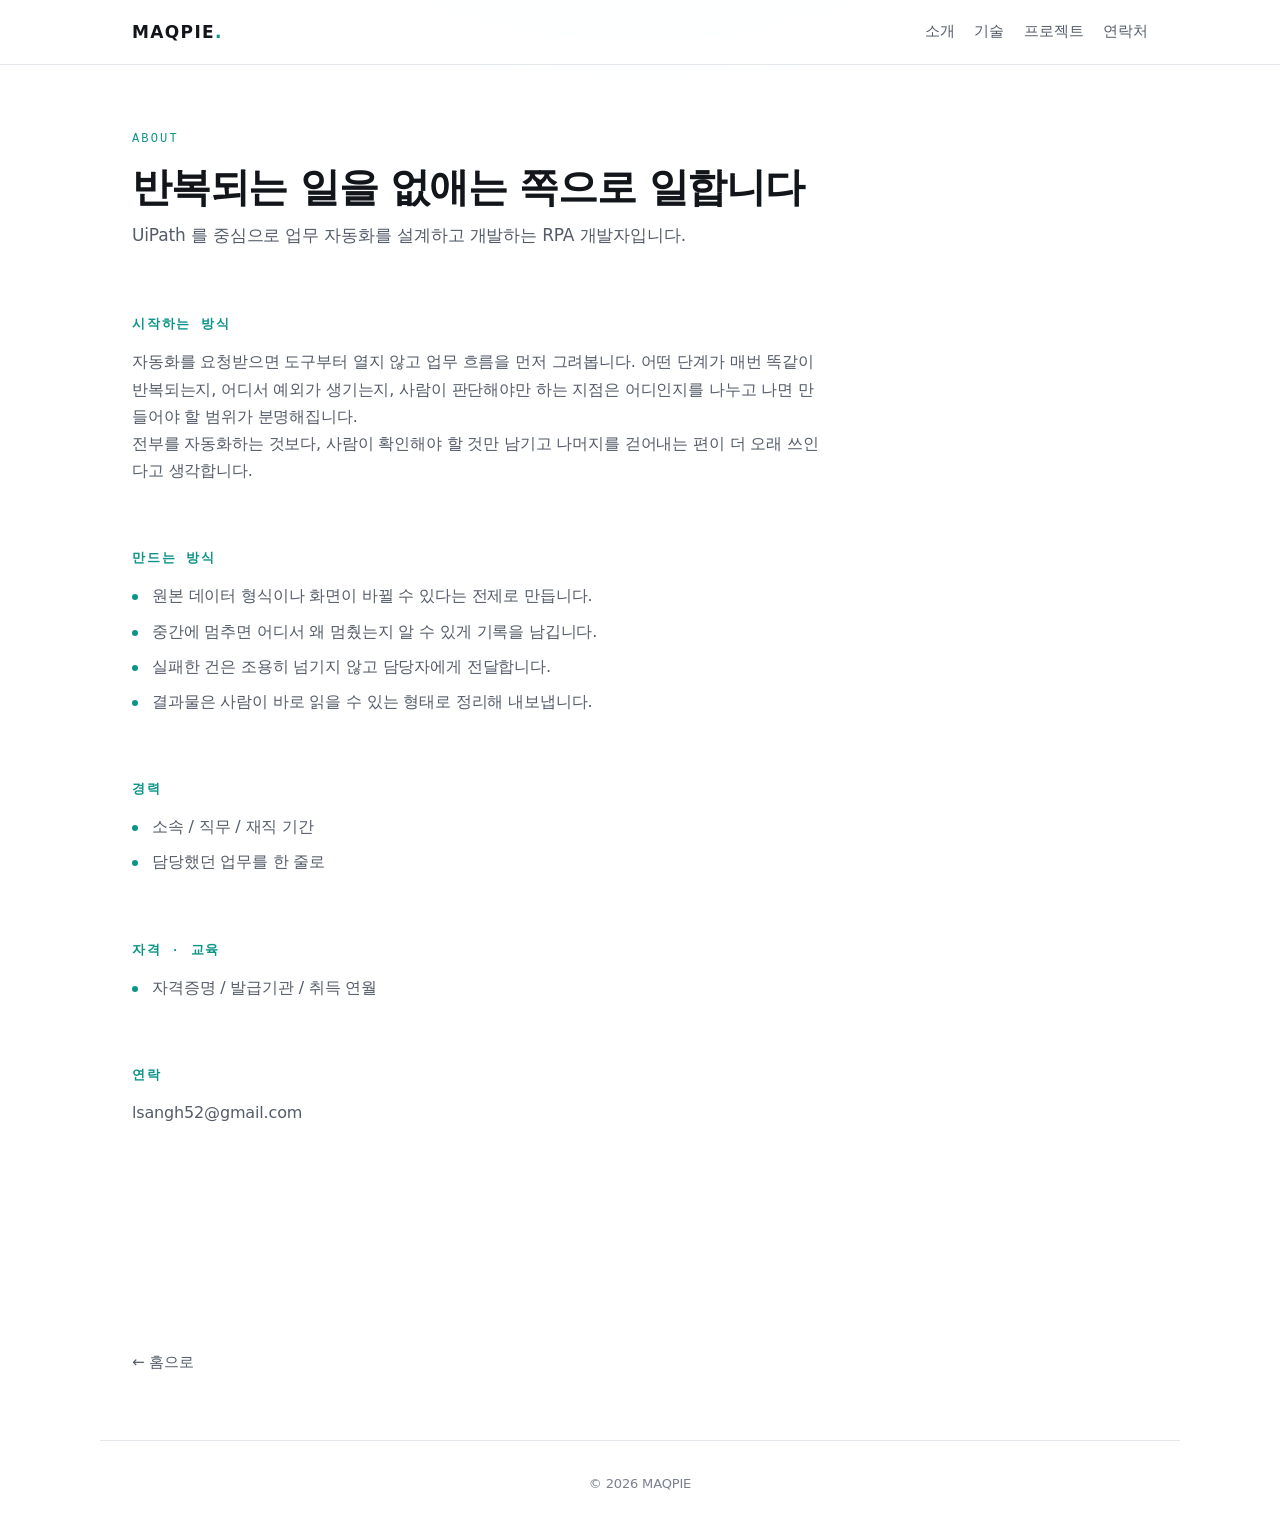
==== pages/about.html @ 88147dc5 "feat: 콘텐츠 채우고 다크 테마로 개편 뼈대만 있던 사이트에 실제 문구와 섹션을 채우고, 대비 강한 다크 테마를 기본으로 적용했다. OS 설정이 라이트일 때만 색을 뒤집는다. " ====
<!DOCTYPE html>
<html lang="ko">
    <head>
        <meta charset="UTF-8">
        <meta name="viewport" content="width=device-width, initial-scale=1.0">
        <meta name="color-scheme" content="dark light">
        <title>소개 | MAQPIE</title>
        <meta name="description" content="RPA 개발자 MAQPIE 소개. 업무 자동화를 설계하고 개발합니다.">
        <link rel="stylesheet" href="../assets/css/reset.css">
        <link rel="stylesheet" href="../assets/css/style.css">
    </head>
    <body>
        <a href="#main" class="skip-link">본문으로 건너뛰기</a>

        <header class="site-header">
            <div class="site-header__inner">
                <a href="../index.html" class="logo">MAQPIE<span class="logo__dot">.</span></a>
                <nav aria-label="주요 메뉴">
                    <ul class="nav-list">
                        <li><a href="../index.html#about">소개</a></li>
                        <li><a href="../index.html#skills">기술</a></li>
                        <li><a href="../index.html#projects">프로젝트</a></li>
                        <li><a href="../index.html#contact">연락처</a></li>
                    </ul>
                </nav>
            </div>
        </header>

        <main id="main">
            <article class="detail">
                <p class="eyebrow">About</p>
                <h1 class="detail__title">반복되는 일을 없애는 쪽으로 일합니다</h1>
                <p class="detail__summary">
                    UiPath 를 중심으로 업무 자동화를 설계하고 개발하는 RPA 개발자입니다.
                </p>

                <section class="detail__block">
                    <h2 class="detail__block-title">시작하는 방식</h2>
                    <p>
                        자동화를 요청받으면 도구부터 열지 않고 업무 흐름을 먼저 그려봅니다.
                        어떤 단계가 매번 똑같이 반복되는지, 어디서 예외가 생기는지,
                        사람이 판단해야만 하는 지점은 어디인지를 나누고 나면
                        만들어야 할 범위가 분명해집니다.
                    </p>
                    <p>
                        전부를 자동화하는 것보다, 사람이 확인해야 할 것만 남기고
                        나머지를 걷어내는 편이 더 오래 쓰인다고 생각합니다.
                    </p>
                </section>

                <section class="detail__block">
                    <h2 class="detail__block-title">만드는 방식</h2>
                    <ul class="detail__steps">
                        <li>원본 데이터 형식이나 화면이 바뀔 수 있다는 전제로 만듭니다.</li>
                        <li>중간에 멈추면 어디서 왜 멈췄는지 알 수 있게 기록을 남깁니다.</li>
                        <li>실패한 건은 조용히 넘기지 않고 담당자에게 전달합니다.</li>
                        <li>결과물은 사람이 바로 읽을 수 있는 형태로 정리해 내보냅니다.</li>
                    </ul>
                </section>

                <!--
                    아래 두 섹션은 개인 이력이라 형식만 잡아두었습니다.
                    실제 경력·자격증 내용으로 바꿔주세요.
                -->
                <section class="detail__block">
                    <h2 class="detail__block-title">경력</h2>
                    <ul class="detail__steps">
                        <li>소속 / 직무 / 재직 기간</li>
                        <li>담당했던 업무를 한 줄로</li>
                    </ul>
                </section>

                <section class="detail__block">
                    <h2 class="detail__block-title">자격 · 교육</h2>
                    <ul class="detail__steps">
                        <li>자격증명 / 발급기관 / 취득 연월</li>
                    </ul>
                </section>

                <section class="detail__block">
                    <h2 class="detail__block-title">연락</h2>
                    <p>
                        <a href="mailto:lsangh52@gmail.com">lsangh52@gmail.com</a>
                    </p>
                </section>
            </article>

            <a href="../index.html" class="back-link">← 홈으로</a>
        </main>

        <footer class="site-footer">
            <p>© 2026 MAQPIE</p>
        </footer>
    </body>
</html>
---- assets/css/style.css ----
/* ==================================================================
   MAQPIE Portfolio - 다크 기본 테마
   ================================================================== */

:root {
    /* 배경 계층 */
    --bg: #08090c;
    --surface: #101318;
    --surface-hover: #151920;
    --border: #232833;
    --border-strong: #333a48;

    /* 글자 */
    --fg: #f2f4f8;
    --fg-muted: #98a1b0;
    --fg-faint: #6b7382;

    /* 포인트 */
    --accent: #5eead4;
    --accent-dim: #2dd4bf;
    --accent-glow: rgba(94, 234, 212, 0.14);

    /* 간격 */
    --space-2xs: 0.25rem;
    --space-xs: 0.5rem;
    --space-sm: 0.75rem;
    --space-md: 1.25rem;
    --space-lg: 2rem;
    --space-xl: 4rem;
    --space-2xl: 7rem;

    --radius-sm: 6px;
    --radius: 12px;
    --radius-lg: 18px;

    --max-width: 1080px;
    --header-height: 4rem;

    --font-sans: "Pretendard", -apple-system, BlinkMacSystemFont, system-ui,
        "Apple SD Gothic Neo", "Malgun Gothic", sans-serif;
    --font-mono: ui-monospace, SFMono-Regular, "SF Mono", Menlo, monospace;
}

html {
    scroll-behavior: smooth;
}

body {
    background: var(--bg);
    color: var(--fg);
    font-family: var(--font-sans);
    font-size: 1rem;
    line-height: 1.7;
    letter-spacing: -0.01em;
    -webkit-font-smoothing: antialiased;
}

/* 히어로 뒤에 은은한 광원 하나 */
body::before {
    content: "";
    position: fixed;
    inset: -20vh 0 auto 0;
    height: 70vh;
    background: radial-gradient(
        60% 60% at 50% 0%,
        var(--accent-glow) 0%,
        transparent 70%
    );
    pointer-events: none;
    z-index: 0;
}

body > * {
    position: relative;
    z-index: 1;
}

::selection {
    background: var(--accent);
    color: #06231f;
}

:focus-visible {
    outline: 2px solid var(--accent);
    outline-offset: 3px;
    border-radius: var(--radius-sm);
}

.skip-link {
    position: absolute;
    left: -9999px;
    top: var(--space-xs);
    padding: var(--space-xs) var(--space-md);
    background: var(--accent);
    color: #06231f;
    border-radius: var(--radius-sm);
    font-weight: 600;
}

.skip-link:focus {
    left: var(--space-md);
    z-index: 100;
}

/* ------------------------------------------------------------------
   헤더
   ------------------------------------------------------------------ */

.site-header {
    position: sticky;
    top: 0;
    z-index: 20;
    background: color-mix(in srgb, var(--bg) 82%, transparent);
    backdrop-filter: blur(12px);
    border-bottom: 1px solid var(--border);
}

.site-header__inner {
    max-width: var(--max-width);
    height: var(--header-height);
    margin: 0 auto;
    padding: 0 var(--space-lg);
    display: flex;
    align-items: center;
    justify-content: space-between;
    gap: var(--space-md);
}

.logo {
    font-weight: 800;
    font-size: 1.0625rem;
    letter-spacing: 0.08em;
}

.logo__dot {
    color: var(--accent);
}

.nav-list {
    display: flex;
    gap: var(--space-md);
    font-size: 0.9375rem;
    color: var(--fg-muted);
}

.nav-list a {
    transition: color 0.15s ease;
}

.nav-list a:hover {
    color: var(--fg);
}

/* ------------------------------------------------------------------
   레이아웃 공통
   ------------------------------------------------------------------ */

main {
    max-width: var(--max-width);
    margin: 0 auto;
    padding: 0 var(--space-lg);
}

.section {
    padding: var(--space-2xl) 0;
    border-top: 1px solid var(--border);
    scroll-margin-top: var(--header-height);
}

.section__label,
.eyebrow {
    font-family: var(--font-mono);
    font-size: 0.75rem;
    letter-spacing: 0.18em;
    text-transform: uppercase;
    color: var(--accent);
    margin-bottom: var(--space-sm);
}

.section__title {
    font-size: clamp(1.5rem, 3vw, 2rem);
    font-weight: 700;
    letter-spacing: -0.03em;
    margin-bottom: var(--space-xl);
}

.accent {
    color: var(--accent);
}

/* ------------------------------------------------------------------
   히어로
   ------------------------------------------------------------------ */

.hero {
    padding: var(--space-2xl) 0;
    scroll-margin-top: var(--header-height);
}

.hero__title {
    font-size: clamp(2rem, 6vw, 3.5rem);
    font-weight: 800;
    line-height: 1.25;
    letter-spacing: -0.04em;
}

.hero__lead {
    max-width: 46ch;
    margin-top: var(--space-md);
    color: var(--fg-muted);
    font-size: 1.0625rem;
}

.hero__actions {
    display: flex;
    flex-wrap: wrap;
    gap: var(--space-sm);
    margin-top: var(--space-lg);
}

.button {
    display: inline-flex;
    align-items: center;
    padding: 0.625rem 1.25rem;
    border: 1px solid var(--border-strong);
    border-radius: 999px;
    font-size: 0.9375rem;
    font-weight: 600;
    transition: background 0.15s ease, border-color 0.15s ease,
        transform 0.15s ease;
}

.button:hover {
    background: var(--surface-hover);
    border-color: var(--fg-faint);
    transform: translateY(-1px);
}

.button--primary {
    background: var(--accent);
    border-color: var(--accent);
    color: #06231f;
}

.button--primary:hover {
    background: var(--accent-dim);
    border-color: var(--accent-dim);
}

/* ------------------------------------------------------------------
   소개
   ------------------------------------------------------------------ */

.about {
    display: grid;
    grid-template-columns: 1.1fr 1fr;
    gap: var(--space-xl);
    align-items: start;
}

.about__text p + p {
    margin-top: var(--space-md);
}

.about__text p {
    color: var(--fg-muted);
}

.about__cards {
    display: grid;
    gap: var(--space-sm);
}

.card {
    padding: var(--space-md);
    background: var(--surface);
    border: 1px solid var(--border);
    border-radius: var(--radius);
}

.card__title {
    font-size: 0.9375rem;
    font-weight: 700;
}

.card__body {
    margin-top: var(--space-2xs);
    color: var(--fg-muted);
    font-size: 0.9375rem;
}

/* ------------------------------------------------------------------
   기술 스택
   ------------------------------------------------------------------ */

.skills {
    display: grid;
    gap: var(--space-md);
}

.skills__group {
    display: grid;
    grid-template-columns: 8rem 1fr;
    gap: var(--space-md);
    align-items: baseline;
    padding-bottom: var(--space-md);
    border-bottom: 1px solid var(--border);
}

.skills__group:last-child {
    border-bottom: 0;
    padding-bottom: 0;
}

.skills__group dt {
    font-family: var(--font-mono);
    font-size: 0.8125rem;
    letter-spacing: 0.08em;
    text-transform: uppercase;
    color: var(--fg-faint);
}

/* ------------------------------------------------------------------
   태그
   ------------------------------------------------------------------ */

.tag-list {
    display: flex;
    flex-wrap: wrap;
    gap: var(--space-xs);
}

.tag {
    padding: 0.1875rem 0.625rem;
    border: 1px solid var(--border-strong);
    border-radius: 999px;
    font-size: 0.75rem;
    color: var(--fg-muted);
    white-space: nowrap;
}

/* ------------------------------------------------------------------
   프로젝트 목록
   ------------------------------------------------------------------ */

.project-list {
    display: grid;
    grid-template-columns: repeat(auto-fill, minmax(280px, 1fr));
    gap: var(--space-md);
}

.project-card__link {
    display: flex;
    flex-direction: column;
    height: 100%;
    background: var(--surface);
    border: 1px solid var(--border);
    border-radius: var(--radius-lg);
    overflow: hidden;
    transition: border-color 0.15s ease, transform 0.15s ease,
        background 0.15s ease;
}

.project-card__link:hover {
    background: var(--surface-hover);
    border-color: var(--border-strong);
    transform: translateY(-3px);
}

.project-card__media {
    position: relative;
    border-bottom: 1px solid var(--border);
}

.project-card__thumb {
    width: 100%;
    aspect-ratio: 16 / 9;
    object-fit: cover;
}

.badge {
    position: absolute;
    top: var(--space-xs);
    right: var(--space-xs);
    padding: 0.125rem 0.5rem;
    border-radius: 999px;
    background: color-mix(in srgb, var(--bg) 75%, transparent);
    border: 1px solid var(--border-strong);
    backdrop-filter: blur(6px);
    font-size: 0.6875rem;
    font-weight: 600;
    color: var(--fg-muted);
}

.project-card__body {
    display: flex;
    flex-direction: column;
    gap: var(--space-2xs);
    padding: var(--space-md);
}

.project-card__period {
    font-family: var(--font-mono);
    font-size: 0.75rem;
    color: var(--fg-faint);
}

.project-card__title {
    font-size: 1.0625rem;
    font-weight: 700;
    letter-spacing: -0.02em;
}

.project-card__summary {
    color: var(--fg-muted);
    font-size: 0.9375rem;
}

.project-card__body .tag-list {
    margin-top: var(--space-xs);
}

/* ------------------------------------------------------------------
   프로젝트 상세
   ------------------------------------------------------------------ */

.detail {
    padding: var(--space-xl) 0 var(--space-2xl);
}

.detail__title {
    font-size: clamp(1.75rem, 4vw, 2.5rem);
    font-weight: 800;
    letter-spacing: -0.03em;
    line-height: 1.3;
}

.detail__summary {
    margin-top: var(--space-xs);
    color: var(--fg-muted);
    font-size: 1.0625rem;
}

.detail__meta {
    display: flex;
    flex-wrap: wrap;
    gap: var(--space-lg);
    margin-top: var(--space-md);
    padding-top: var(--space-md);
    border-top: 1px solid var(--border);
}

.detail__meta dt {
    font-family: var(--font-mono);
    font-size: 0.75rem;
    letter-spacing: 0.08em;
    text-transform: uppercase;
    color: var(--fg-faint);
}

.detail__meta dd {
    font-size: 0.9375rem;
}

.detail__thumb {
    width: 100%;
    aspect-ratio: 16 / 9;
    max-height: 22rem;
    object-fit: cover;
    margin-top: var(--space-lg);
    border: 1px solid var(--border);
    border-radius: var(--radius-lg);
}

.detail__block {
    margin-top: var(--space-xl);
}

.detail__block-title {
    font-size: 0.8125rem;
    font-family: var(--font-mono);
    letter-spacing: 0.14em;
    text-transform: uppercase;
    color: var(--accent);
    margin-bottom: var(--space-sm);
}

.detail__block p {
    color: var(--fg-muted);
    max-width: 68ch;
}

.detail__steps {
    display: grid;
    gap: var(--space-xs);
    max-width: 68ch;
    color: var(--fg-muted);
}

.detail__steps li {
    position: relative;
    padding-left: 1.25rem;
}

.detail__steps li::before {
    content: "";
    position: absolute;
    left: 0;
    top: 0.75em;
    width: 6px;
    height: 6px;
    border-radius: 50%;
    background: var(--accent);
}

.back-link {
    display: inline-block;
    margin: var(--space-2xl) 0 var(--space-xl);
    color: var(--fg-muted);
    font-size: 0.9375rem;
    transition: color 0.15s ease;
}

.back-link:hover {
    color: var(--accent);
}

/* ------------------------------------------------------------------
   연락처 / 푸터 / 상태 메시지
   ------------------------------------------------------------------ */

/* 연락처는 제목 바로 아래 안내 문구가 붙으므로 제목 여백을 줄입니다. */
#contact .section__title {
    margin-bottom: var(--space-md);
}

.contact__lead {
    color: var(--fg-muted);
    margin-bottom: var(--space-lg);
}

.contact-list {
    display: grid;
    gap: var(--space-sm);
    max-width: 32rem;
}

.contact-list li {
    display: grid;
    grid-template-columns: 6rem 1fr;
    gap: var(--space-md);
    align-items: baseline;
    padding-bottom: var(--space-sm);
    border-bottom: 1px solid var(--border);
}

.contact-list__key {
    font-family: var(--font-mono);
    font-size: 0.75rem;
    letter-spacing: 0.1em;
    text-transform: uppercase;
    color: var(--fg-faint);
}

.contact-list a {
    color: var(--fg);
    transition: color 0.15s ease;
}

.contact-list a:hover {
    color: var(--accent);
}

.message {
    color: var(--fg-faint);
    font-size: 0.9375rem;
}

.site-footer {
    max-width: var(--max-width);
    margin: 0 auto;
    padding: var(--space-lg);
    border-top: 1px solid var(--border);
    text-align: center;
    color: var(--fg-faint);
    font-size: 0.8125rem;
}

/* ------------------------------------------------------------------
   반응형
   ------------------------------------------------------------------ */

@media (max-width: 900px) {
    .about {
        grid-template-columns: 1fr;
        gap: var(--space-lg);
    }
}

@media (max-width: 640px) {
    :root {
        --space-2xl: 4rem;
        --space-xl: 2.5rem;
    }

    main,
    .site-header__inner {
        padding-left: var(--space-md);
        padding-right: var(--space-md);
    }

    .site-header__inner {
        gap: var(--space-sm);
    }

    .nav-list {
        gap: var(--space-sm);
        font-size: 0.875rem;
    }

    .skills__group {
        grid-template-columns: 1fr;
        gap: var(--space-xs);
    }

    .contact-list li {
        grid-template-columns: 1fr;
        gap: var(--space-2xs);
    }
}

/* ------------------------------------------------------------------
   라이트 모드 - OS 설정이 밝은 테마일 때만 색을 뒤집습니다.
   ------------------------------------------------------------------ */

@media (prefers-color-scheme: light) {
    :root {
        --bg: #ffffff;
        --surface: #f7f8fa;
        --surface-hover: #f0f2f5;
        --border: #e4e7ec;
        --border-strong: #cfd4dc;

        --fg: #12151a;
        --fg-muted: #545c6a;
        --fg-faint: #79818f;

        --accent: #0d9488;
        --accent-dim: #0f766e;
        --accent-glow: rgba(13, 148, 136, 0.1);
    }

    .button--primary,
    ::selection {
        color: #ffffff;
    }

    .skip-link {
        color: #ffffff;
    }
}
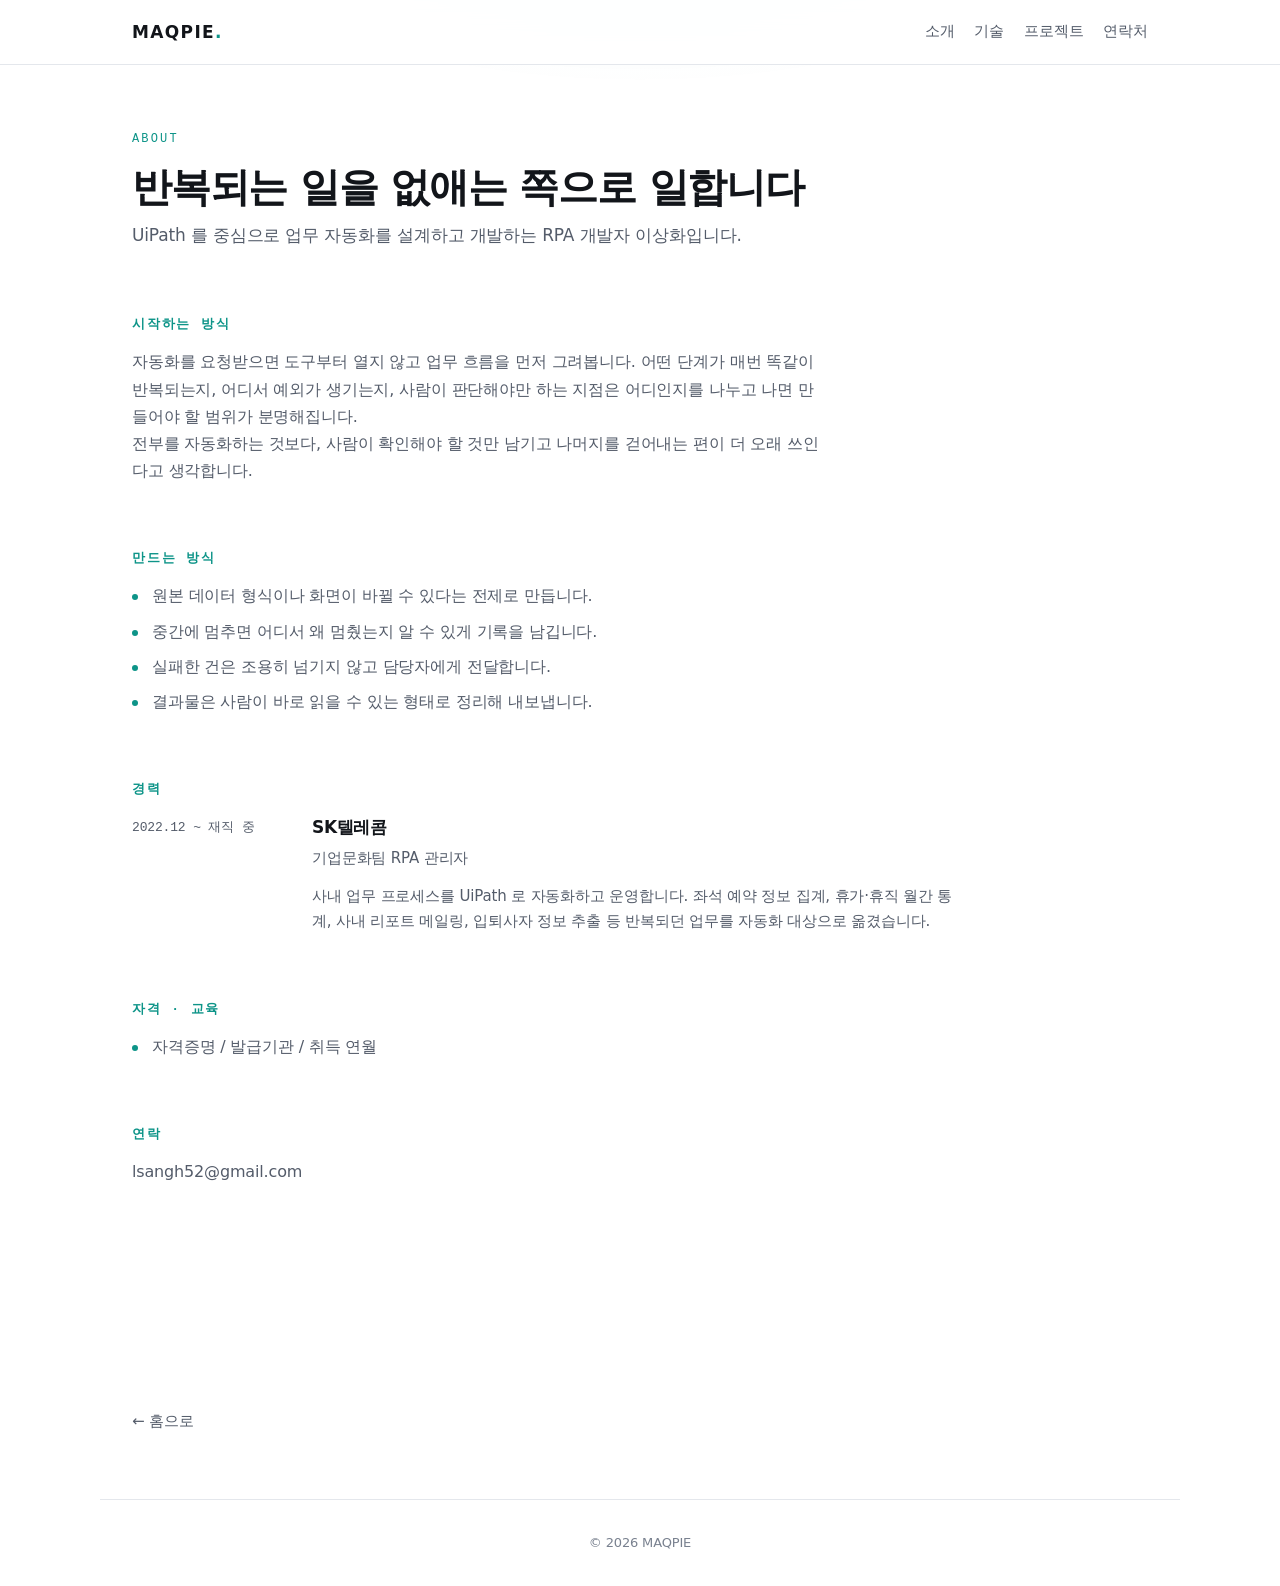
==== commit 2407b40b: "feat: Notion 원본에 맞춰 실제 경력·프로젝트 반영 프로젝트 콘텐츠의 원본을 Notion Portfolio 페이지의 '프로젝트' DB 로 옮기고, 사이트는 그중 '사이트 " ====
--- a/pages/about.html
+++ b/pages/about.html
@@ -31,7 +31,7 @@
                 <p class="eyebrow">About</p>
                 <h1 class="detail__title">반복되는 일을 없애는 쪽으로 일합니다</h1>
                 <p class="detail__summary">
-                    UiPath 를 중심으로 업무 자동화를 설계하고 개발하는 RPA 개발자입니다.
+                    UiPath 를 중심으로 업무 자동화를 설계하고 개발하는 RPA 개발자 이상화입니다.
                 </p>
 
                 <section class="detail__block">
@@ -58,18 +58,25 @@
                     </ul>
                 </section>
 
-                <!--
-                    아래 두 섹션은 개인 이력이라 형식만 잡아두었습니다.
-                    실제 경력·자격증 내용으로 바꿔주세요.
-                -->
                 <section class="detail__block">
                     <h2 class="detail__block-title">경력</h2>
-                    <ul class="detail__steps">
-                        <li>소속 / 직무 / 재직 기간</li>
-                        <li>담당했던 업무를 한 줄로</li>
-                    </ul>
+                    <ol class="career">
+                        <li class="career__item">
+                            <p class="career__period">2022.12 ~ 재직 중</p>
+                            <div class="career__body">
+                                <h3 class="career__company">SK텔레콤</h3>
+                                <p class="career__role">기업문화팀 RPA 관리자</p>
+                                <p class="career__desc">
+                                    사내 업무 프로세스를 UiPath 로 자동화하고 운영합니다.
+                                    좌석 예약 정보 집계, 휴가·휴직 월간 통계, 사내 리포트 메일링,
+                                    입퇴사자 정보 추출 등 반복되던 업무를 자동화 대상으로 옮겼습니다.
+                                </p>
+                            </div>
+                        </li>
+                    </ol>
                 </section>
 
+                <!-- 자격증·교육 이력이 있으면 아래에 채우고, 없으면 이 섹션을 지우세요 -->
                 <section class="detail__block">
                     <h2 class="detail__block-title">자격 · 교육</h2>
                     <ul class="detail__steps">
--- a/assets/css/style.css
+++ b/assets/css/style.css
@@ -290,6 +290,54 @@
 }
 
 /* ------------------------------------------------------------------
+   경력
+   ------------------------------------------------------------------ */
+
+.career {
+    display: grid;
+    gap: var(--space-lg);
+}
+
+.career__item {
+    display: grid;
+    grid-template-columns: 10rem 1fr;
+    gap: var(--space-md);
+    padding-bottom: var(--space-lg);
+    border-bottom: 1px solid var(--border);
+}
+
+.career__item:last-child {
+    border-bottom: 0;
+    padding-bottom: 0;
+}
+
+.career__period {
+    font-family: var(--font-mono);
+    font-size: 0.8125rem;
+    color: var(--fg-faint);
+    padding-top: 0.25rem;
+}
+
+.career__company {
+    font-size: 1.0625rem;
+    font-weight: 700;
+    letter-spacing: -0.02em;
+}
+
+.career__role {
+    margin-top: var(--space-2xs);
+    color: var(--accent);
+    font-size: 0.9375rem;
+}
+
+.career__desc {
+    margin-top: var(--space-sm);
+    color: var(--fg-muted);
+    font-size: 0.9375rem;
+    max-width: 60ch;
+}
+
+/* ------------------------------------------------------------------
    기술 스택
    ------------------------------------------------------------------ */
 
@@ -618,9 +666,14 @@
         font-size: 0.875rem;
     }
 
-    .skills__group {
+    .skills__group,
+    .career__item {
         grid-template-columns: 1fr;
         gap: var(--space-xs);
+    }
+
+    .career__period {
+        padding-top: 0;
     }
 
     .contact-list li {
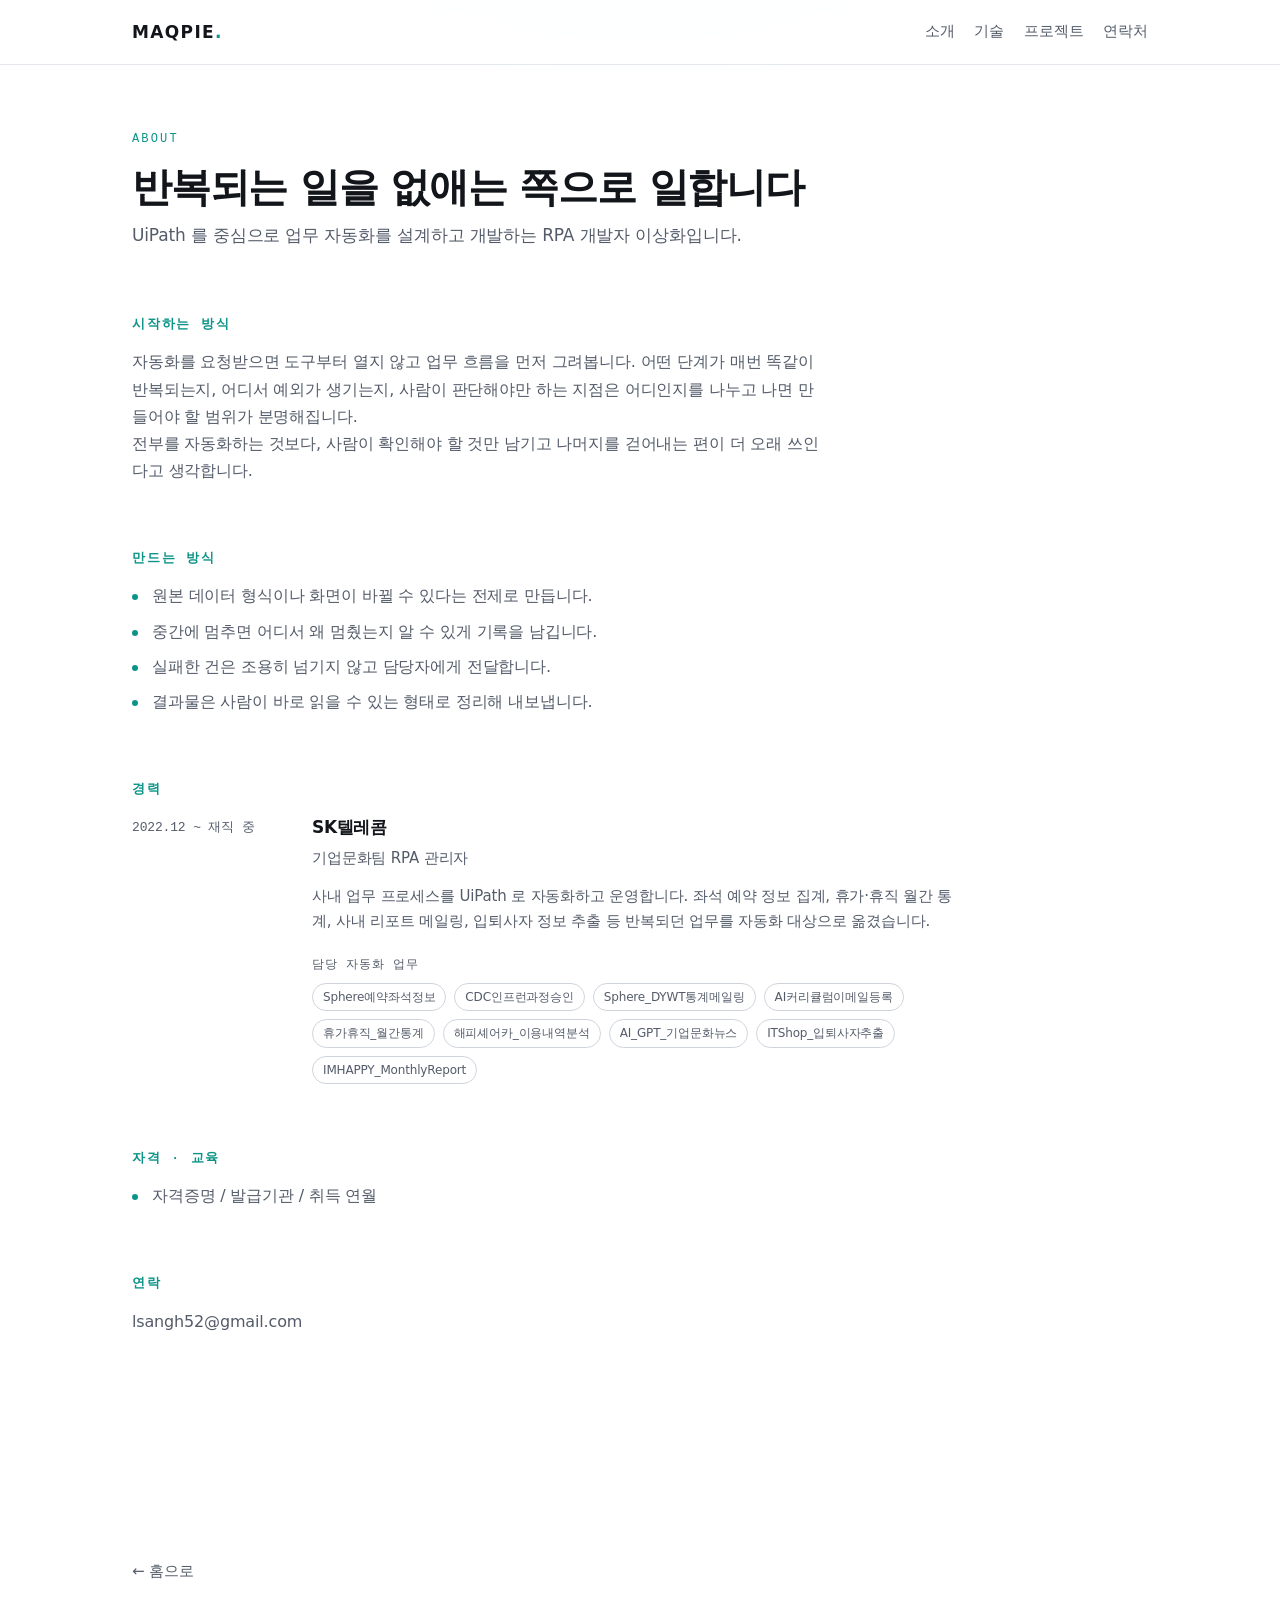
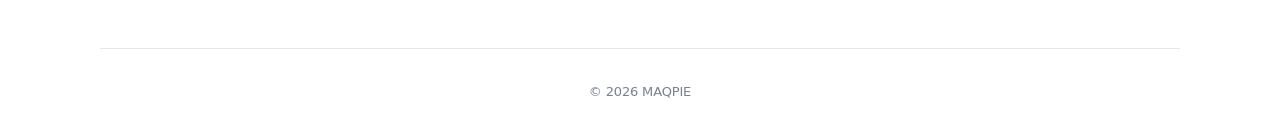
==== commit ee71f895: "feat: 경력에 담당 자동화 업무 목록 공개 세부 내용이 없는 9건을 빈 프로젝트 카드로 만드는 대신, 경력 항목 아래 담당 업무 목록으로 노출했다. 사내 시스템 이름 공개는 본" ====
--- a/pages/about.html
+++ b/pages/about.html
@@ -71,6 +71,19 @@
                                     좌석 예약 정보 집계, 휴가·휴직 월간 통계, 사내 리포트 메일링,
                                     입퇴사자 정보 추출 등 반복되던 업무를 자동화 대상으로 옮겼습니다.
                                 </p>
+
+                                <p class="career__works-label">담당 자동화 업무</p>
+                                <ul class="tag-list">
+                                    <li class="tag">Sphere예약좌석정보</li>
+                                    <li class="tag">CDC인프런과정승인</li>
+                                    <li class="tag">Sphere_DYWT통계메일링</li>
+                                    <li class="tag">AI커리큘럼이메일등록</li>
+                                    <li class="tag">휴가휴직_월간통계</li>
+                                    <li class="tag">해피셰어카_이용내역분석</li>
+                                    <li class="tag">AI_GPT_기업문화뉴스</li>
+                                    <li class="tag">ITShop_입퇴사자추출</li>
+                                    <li class="tag">IMHAPPY_MonthlyReport</li>
+                                </ul>
                             </div>
                         </li>
                     </ol>
--- a/assets/css/style.css
+++ b/assets/css/style.css
@@ -337,6 +337,20 @@
     max-width: 60ch;
 }
 
+.career__works-label {
+    margin-top: var(--space-md);
+    font-family: var(--font-mono);
+    font-size: 0.75rem;
+    letter-spacing: 0.08em;
+    text-transform: uppercase;
+    color: var(--fg-faint);
+}
+
+.career__works-label + .tag-list {
+    margin-top: var(--space-xs);
+    max-width: 60ch;
+}
+
 /* ------------------------------------------------------------------
    기술 스택
    ------------------------------------------------------------------ */
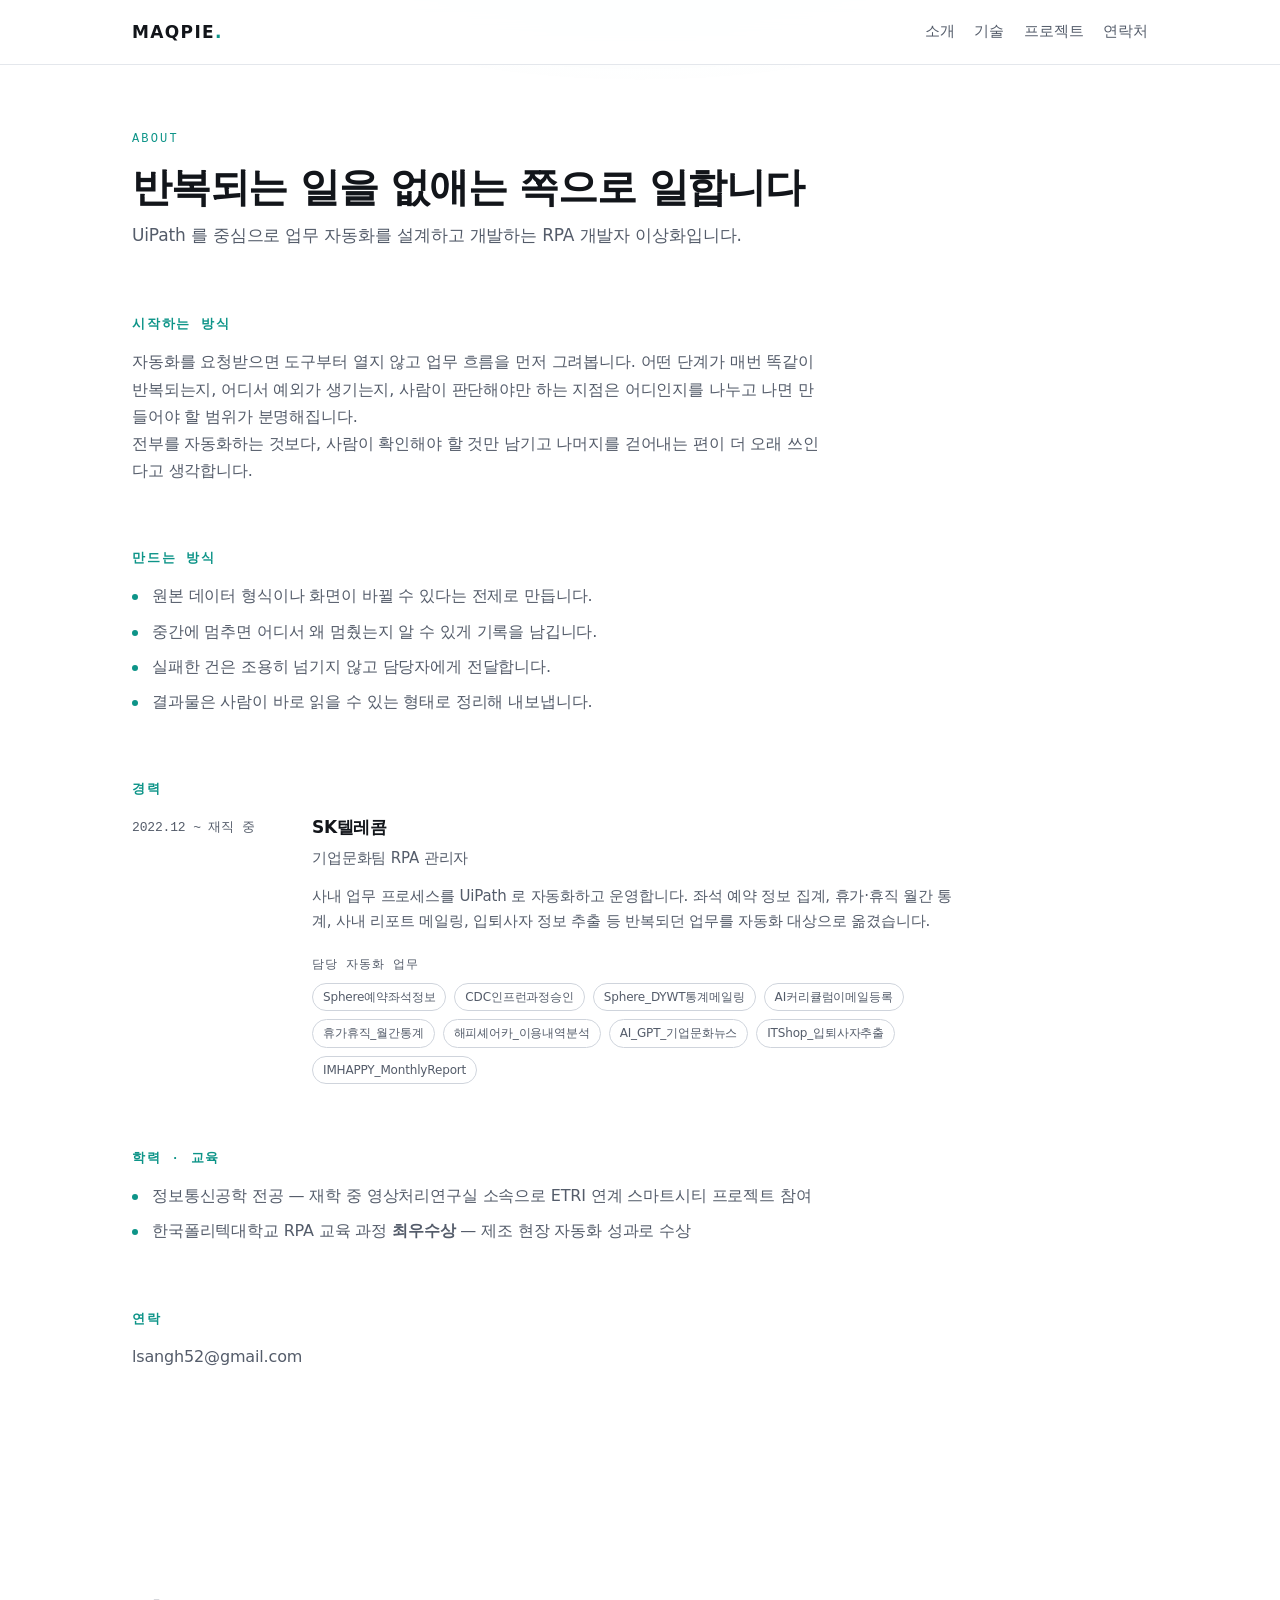
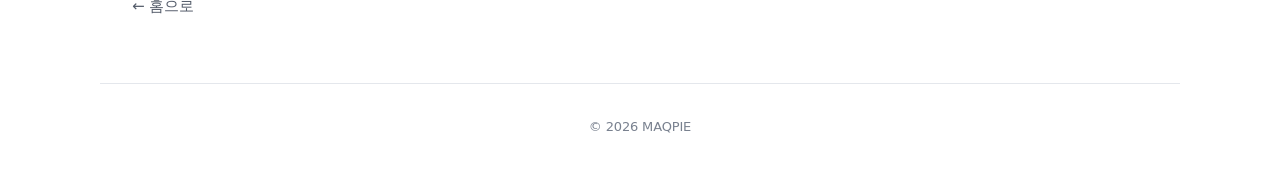
==== commit 6e108a64: "feat: 자기소개서 내용 반영해 프로젝트 4건과 학력·교육 추가 KT 지원 자기소개서에 정리된 실제 경험을 포트폴리오로 옮겼다.  - projects.json: 프로젝트 4건 추" ====
--- a/pages/about.html
+++ b/pages/about.html
@@ -89,11 +89,11 @@
                     </ol>
                 </section>
 
-                <!-- 자격증·교육 이력이 있으면 아래에 채우고, 없으면 이 섹션을 지우세요 -->
                 <section class="detail__block">
-                    <h2 class="detail__block-title">자격 · 교육</h2>
+                    <h2 class="detail__block-title">학력 · 교육</h2>
                     <ul class="detail__steps">
-                        <li>자격증명 / 발급기관 / 취득 연월</li>
+                        <li>정보통신공학 전공 — 재학 중 영상처리연구실 소속으로 ETRI 연계 스마트시티 프로젝트 참여</li>
+                        <li>한국폴리텍대학교 RPA 교육 과정 <strong>최우수상</strong> — 제조 현장 자동화 성과로 수상</li>
                     </ul>
                 </section>
 
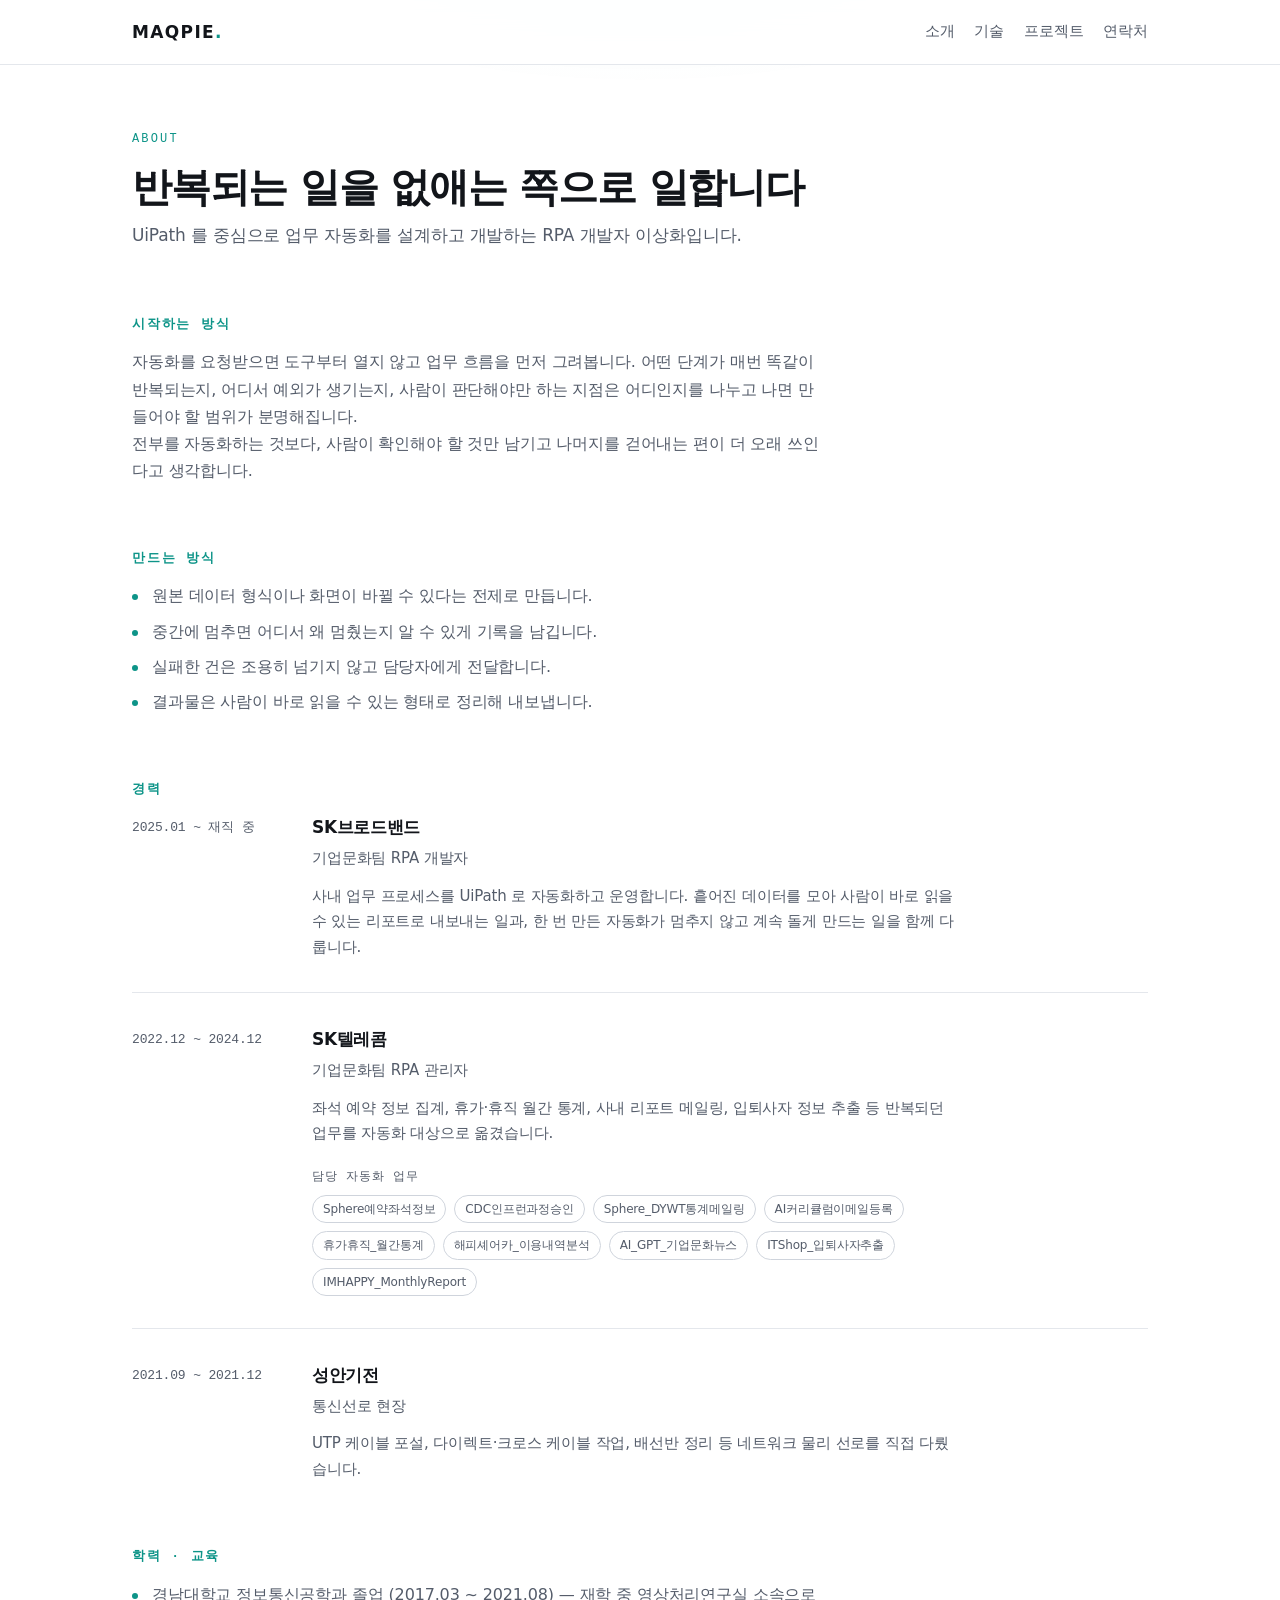
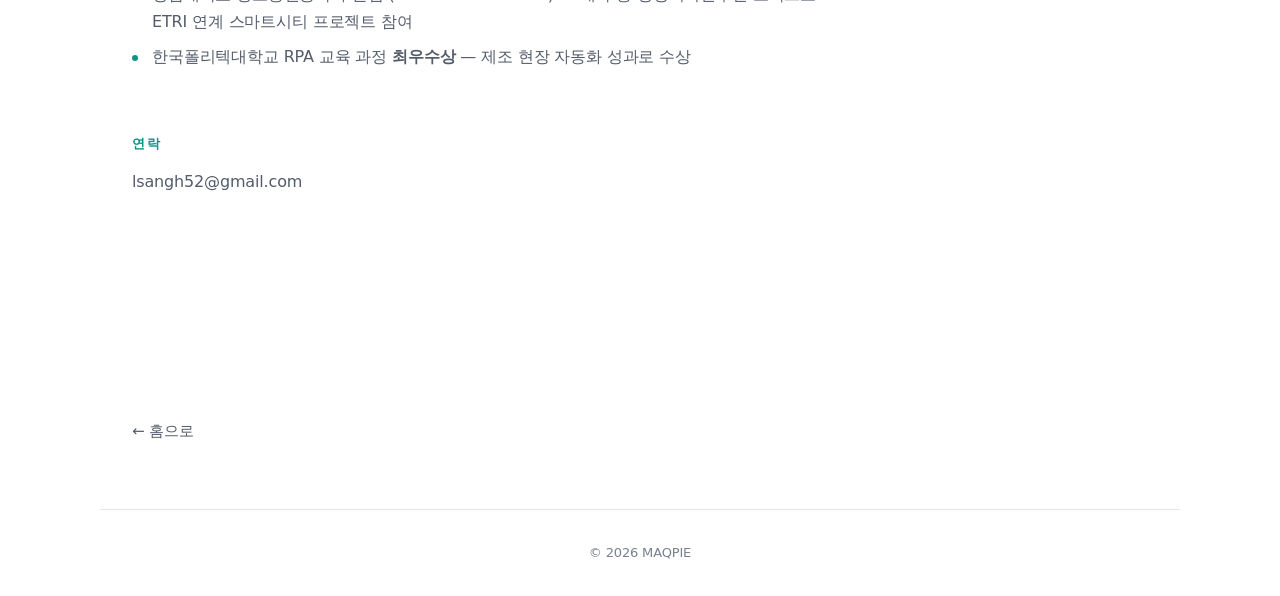
==== commit 55b18f19: "fix: 현재 소속을 SK브로드밴드로 정정하고 경력 3건으로 확장 사이트에 현재 소속이 SK텔레콤 '재직 중' 으로 나가고 있었는데 사실과 다르다. SK텔레콤은 2024.12 에 " ====
--- a/pages/about.html
+++ b/pages/about.html
@@ -62,12 +62,24 @@
                     <h2 class="detail__block-title">경력</h2>
                     <ol class="career">
                         <li class="career__item">
-                            <p class="career__period">2022.12 ~ 재직 중</p>
+                            <p class="career__period">2025.01 ~ 재직 중</p>
+                            <div class="career__body">
+                                <h3 class="career__company">SK브로드밴드</h3>
+                                <p class="career__role">기업문화팀 RPA 개발자</p>
+                                <p class="career__desc">
+                                    사내 업무 프로세스를 UiPath 로 자동화하고 운영합니다.
+                                    흩어진 데이터를 모아 사람이 바로 읽을 수 있는 리포트로 내보내는 일과,
+                                    한 번 만든 자동화가 멈추지 않고 계속 돌게 만드는 일을 함께 다룹니다.
+                                </p>
+                            </div>
+                        </li>
+
+                        <li class="career__item">
+                            <p class="career__period">2022.12 ~ 2024.12</p>
                             <div class="career__body">
                                 <h3 class="career__company">SK텔레콤</h3>
                                 <p class="career__role">기업문화팀 RPA 관리자</p>
                                 <p class="career__desc">
-                                    사내 업무 프로세스를 UiPath 로 자동화하고 운영합니다.
                                     좌석 예약 정보 집계, 휴가·휴직 월간 통계, 사내 리포트 메일링,
                                     입퇴사자 정보 추출 등 반복되던 업무를 자동화 대상으로 옮겼습니다.
                                 </p>
@@ -86,13 +98,25 @@
                                 </ul>
                             </div>
                         </li>
+
+                        <li class="career__item">
+                            <p class="career__period">2021.09 ~ 2021.12</p>
+                            <div class="career__body">
+                                <h3 class="career__company">성안기전</h3>
+                                <p class="career__role">통신선로 현장</p>
+                                <p class="career__desc">
+                                    UTP 케이블 포설, 다이렉트·크로스 케이블 작업, 배선반 정리 등
+                                    네트워크 물리 선로를 직접 다뤘습니다.
+                                </p>
+                            </div>
+                        </li>
                     </ol>
                 </section>
 
                 <section class="detail__block">
                     <h2 class="detail__block-title">학력 · 교육</h2>
                     <ul class="detail__steps">
-                        <li>정보통신공학 전공 — 재학 중 영상처리연구실 소속으로 ETRI 연계 스마트시티 프로젝트 참여</li>
+                        <li>경남대학교 정보통신공학과 졸업 (2017.03 ~ 2021.08) — 재학 중 영상처리연구실 소속으로 ETRI 연계 스마트시티 프로젝트 참여</li>
                         <li>한국폴리텍대학교 RPA 교육 과정 <strong>최우수상</strong> — 제조 현장 자동화 성과로 수상</li>
                     </ul>
                 </section>
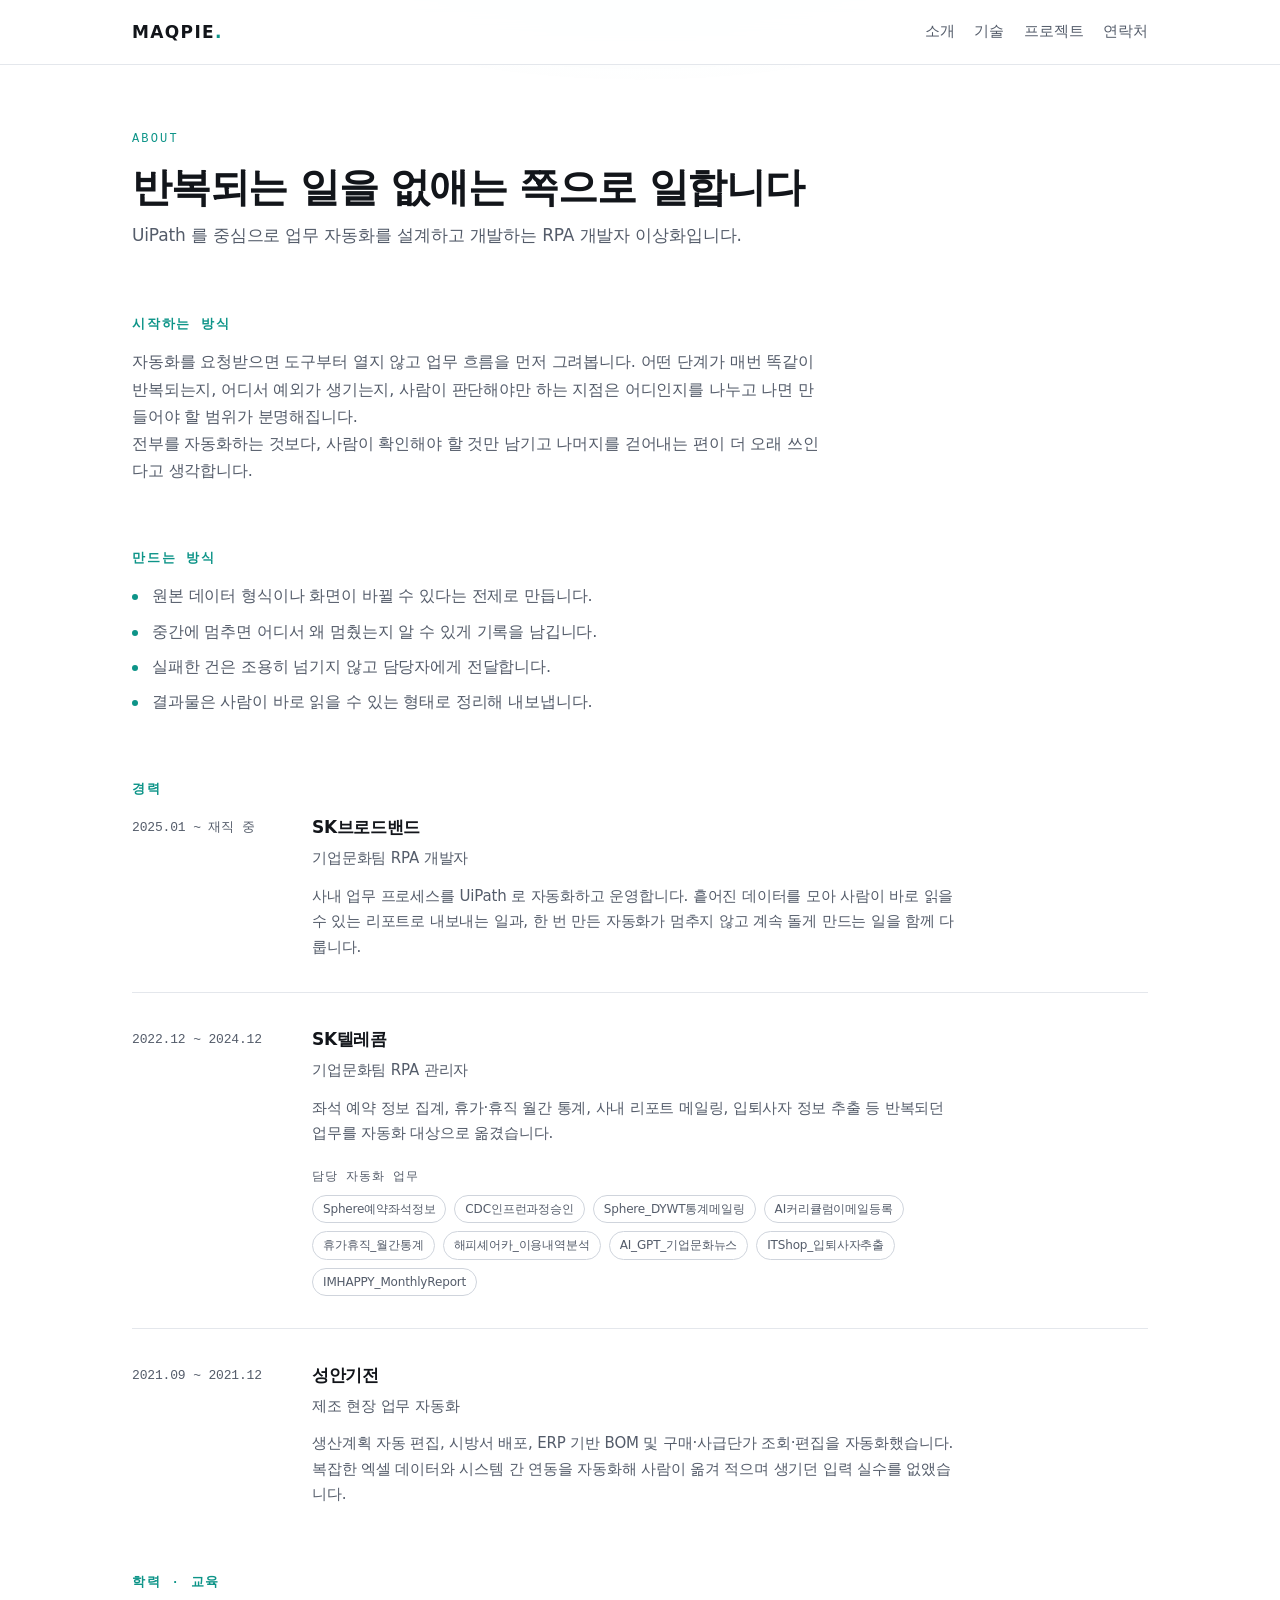
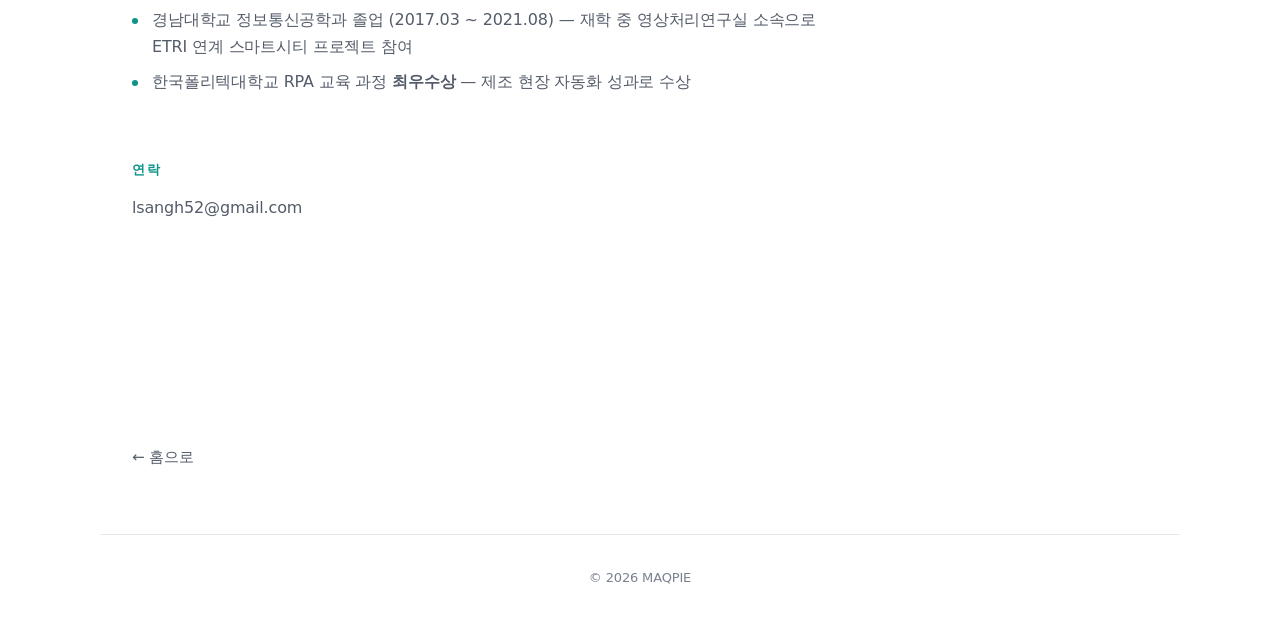
==== commit 4ab996c8: "fix: 성안기전 역할을 제조 현장 업무 자동화로 정정 성안기전을 통신선로 현장으로 넣어뒀는데 사실과 다르다. 성안기전은 제조 현장이고, 통신선로는 그 이전 첫 직장인 시아이티다." ====
--- a/pages/about.html
+++ b/pages/about.html
@@ -103,10 +103,11 @@
                             <p class="career__period">2021.09 ~ 2021.12</p>
                             <div class="career__body">
                                 <h3 class="career__company">성안기전</h3>
-                                <p class="career__role">통신선로 현장</p>
+                                <p class="career__role">제조 현장 업무 자동화</p>
                                 <p class="career__desc">
-                                    UTP 케이블 포설, 다이렉트·크로스 케이블 작업, 배선반 정리 등
-                                    네트워크 물리 선로를 직접 다뤘습니다.
+                                    생산계획 자동 편집, 시방서 배포, ERP 기반 BOM 및 구매·사급단가
+                                    조회·편집을 자동화했습니다. 복잡한 엑셀 데이터와 시스템 간 연동을
+                                    자동화해 사람이 옮겨 적으며 생기던 입력 실수를 없앴습니다.
                                 </p>
                             </div>
                         </li>
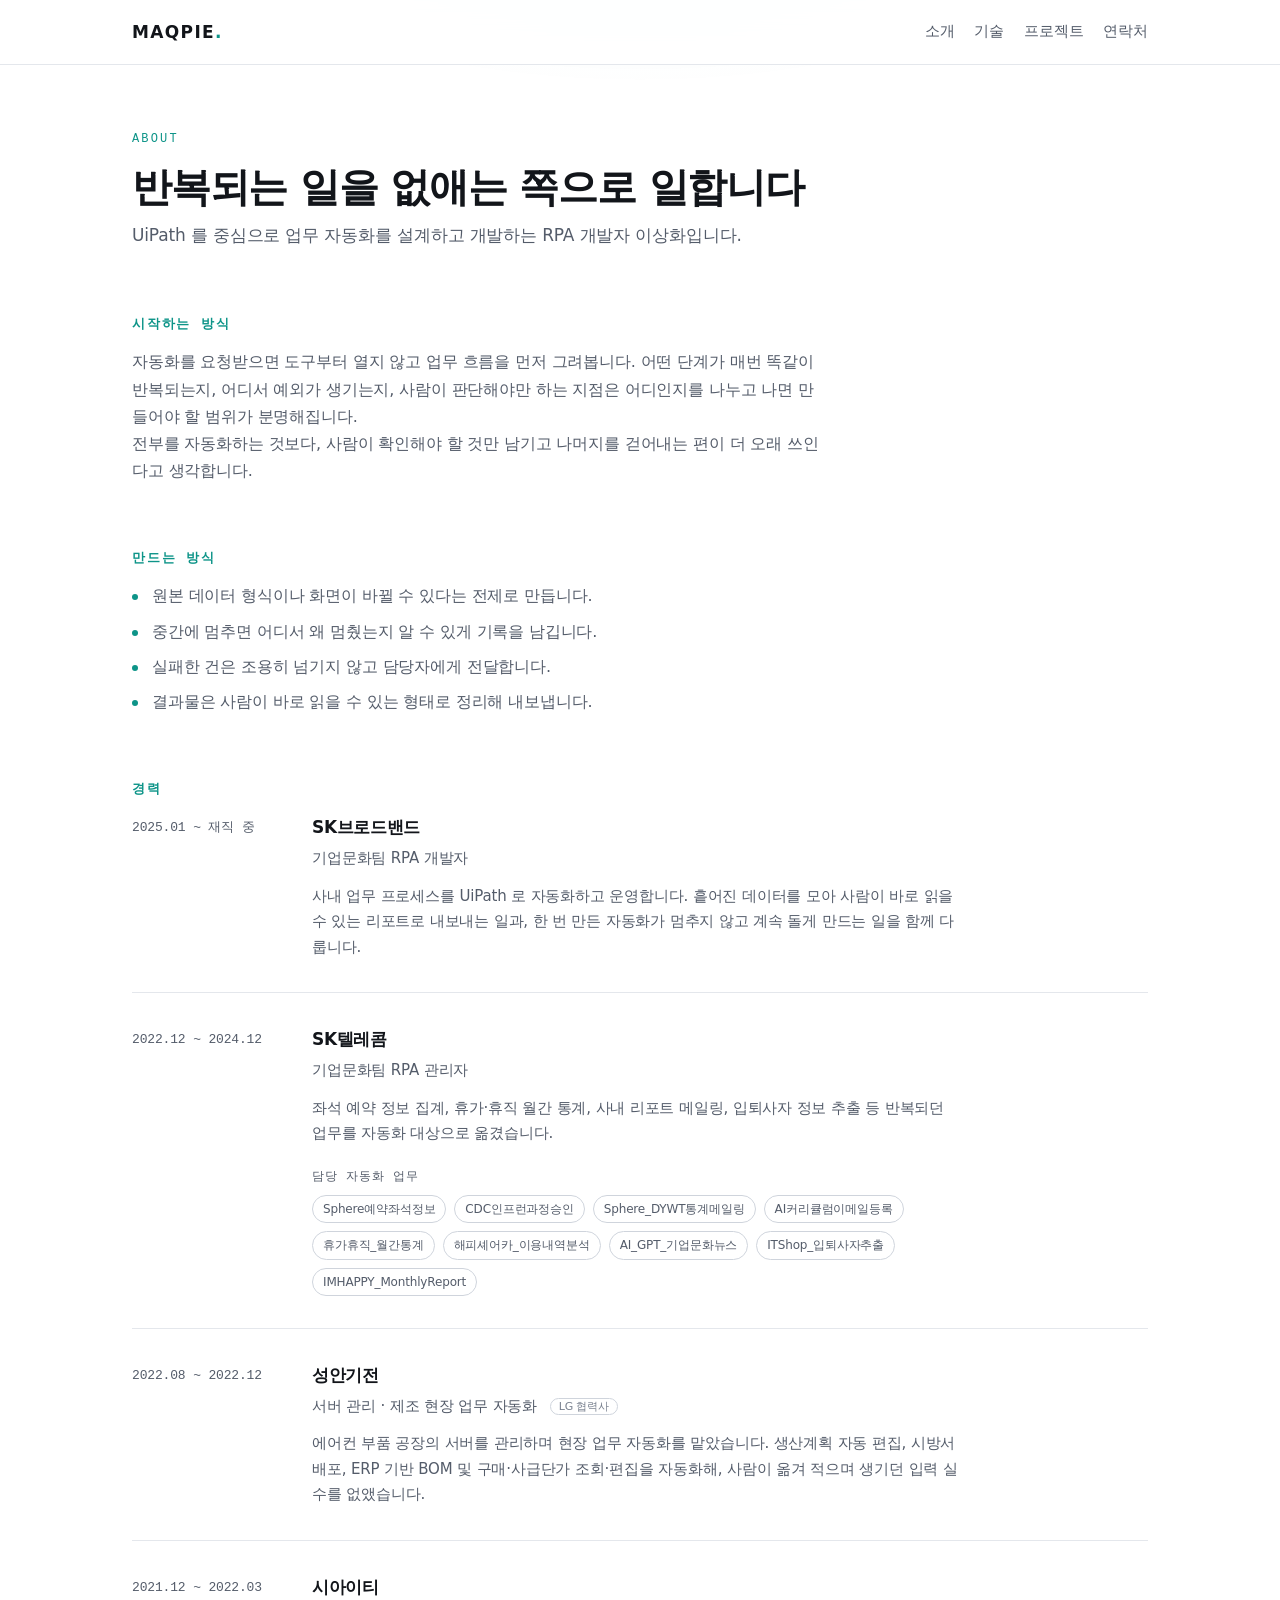
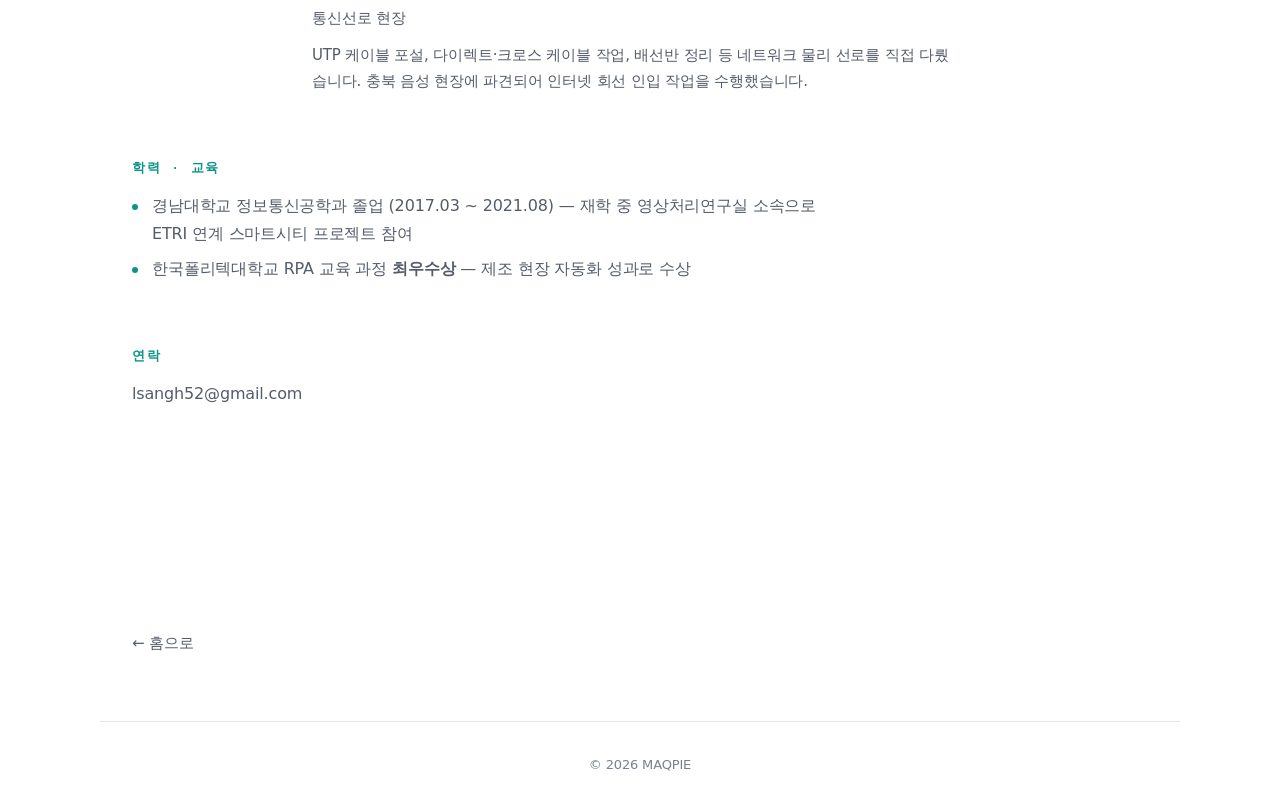
==== commit c44693e8: "fix: 경력 타임라인을 실제 이력대로 정정하고 시아이티 추가 성안기전 기간을 2021.09~2021.12 로 넣어뒀는데 실제로는 2022.08~2022.12 다. 첫 직장인 시아" ====
--- a/pages/about.html
+++ b/pages/about.html
@@ -100,14 +100,27 @@
                         </li>
 
                         <li class="career__item">
-                            <p class="career__period">2021.09 ~ 2021.12</p>
+                            <p class="career__period">2022.08 ~ 2022.12</p>
                             <div class="career__body">
                                 <h3 class="career__company">성안기전</h3>
-                                <p class="career__role">제조 현장 업무 자동화</p>
+                                <p class="career__role">서버 관리 · 제조 현장 업무 자동화 <span class="career__note">LG 협력사</span></p>
                                 <p class="career__desc">
+                                    에어컨 부품 공장의 서버를 관리하며 현장 업무 자동화를 맡았습니다.
                                     생산계획 자동 편집, 시방서 배포, ERP 기반 BOM 및 구매·사급단가
-                                    조회·편집을 자동화했습니다. 복잡한 엑셀 데이터와 시스템 간 연동을
-                                    자동화해 사람이 옮겨 적으며 생기던 입력 실수를 없앴습니다.
+                                    조회·편집을 자동화해, 사람이 옮겨 적으며 생기던 입력 실수를 없앴습니다.
+                                </p>
+                            </div>
+                        </li>
+
+                        <li class="career__item">
+                            <p class="career__period">2021.12 ~ 2022.03</p>
+                            <div class="career__body">
+                                <h3 class="career__company">시아이티</h3>
+                                <p class="career__role">통신선로 현장</p>
+                                <p class="career__desc">
+                                    UTP 케이블 포설, 다이렉트·크로스 케이블 작업, 배선반 정리 등
+                                    네트워크 물리 선로를 직접 다뤘습니다. 충북 음성 현장에 파견되어
+                                    인터넷 회선 인입 작업을 수행했습니다.
                                 </p>
                             </div>
                         </li>
--- a/assets/css/style.css
+++ b/assets/css/style.css
@@ -330,6 +330,16 @@
     font-size: 0.9375rem;
 }
 
+.career__note {
+    margin-left: var(--space-xs);
+    padding: 0.0625rem 0.5rem;
+    border: 1px solid var(--border-strong);
+    border-radius: 999px;
+    color: var(--fg-faint);
+    font-size: 0.6875rem;
+    vertical-align: 0.1em;
+}
+
 .career__desc {
     margin-top: var(--space-sm);
     color: var(--fg-muted);
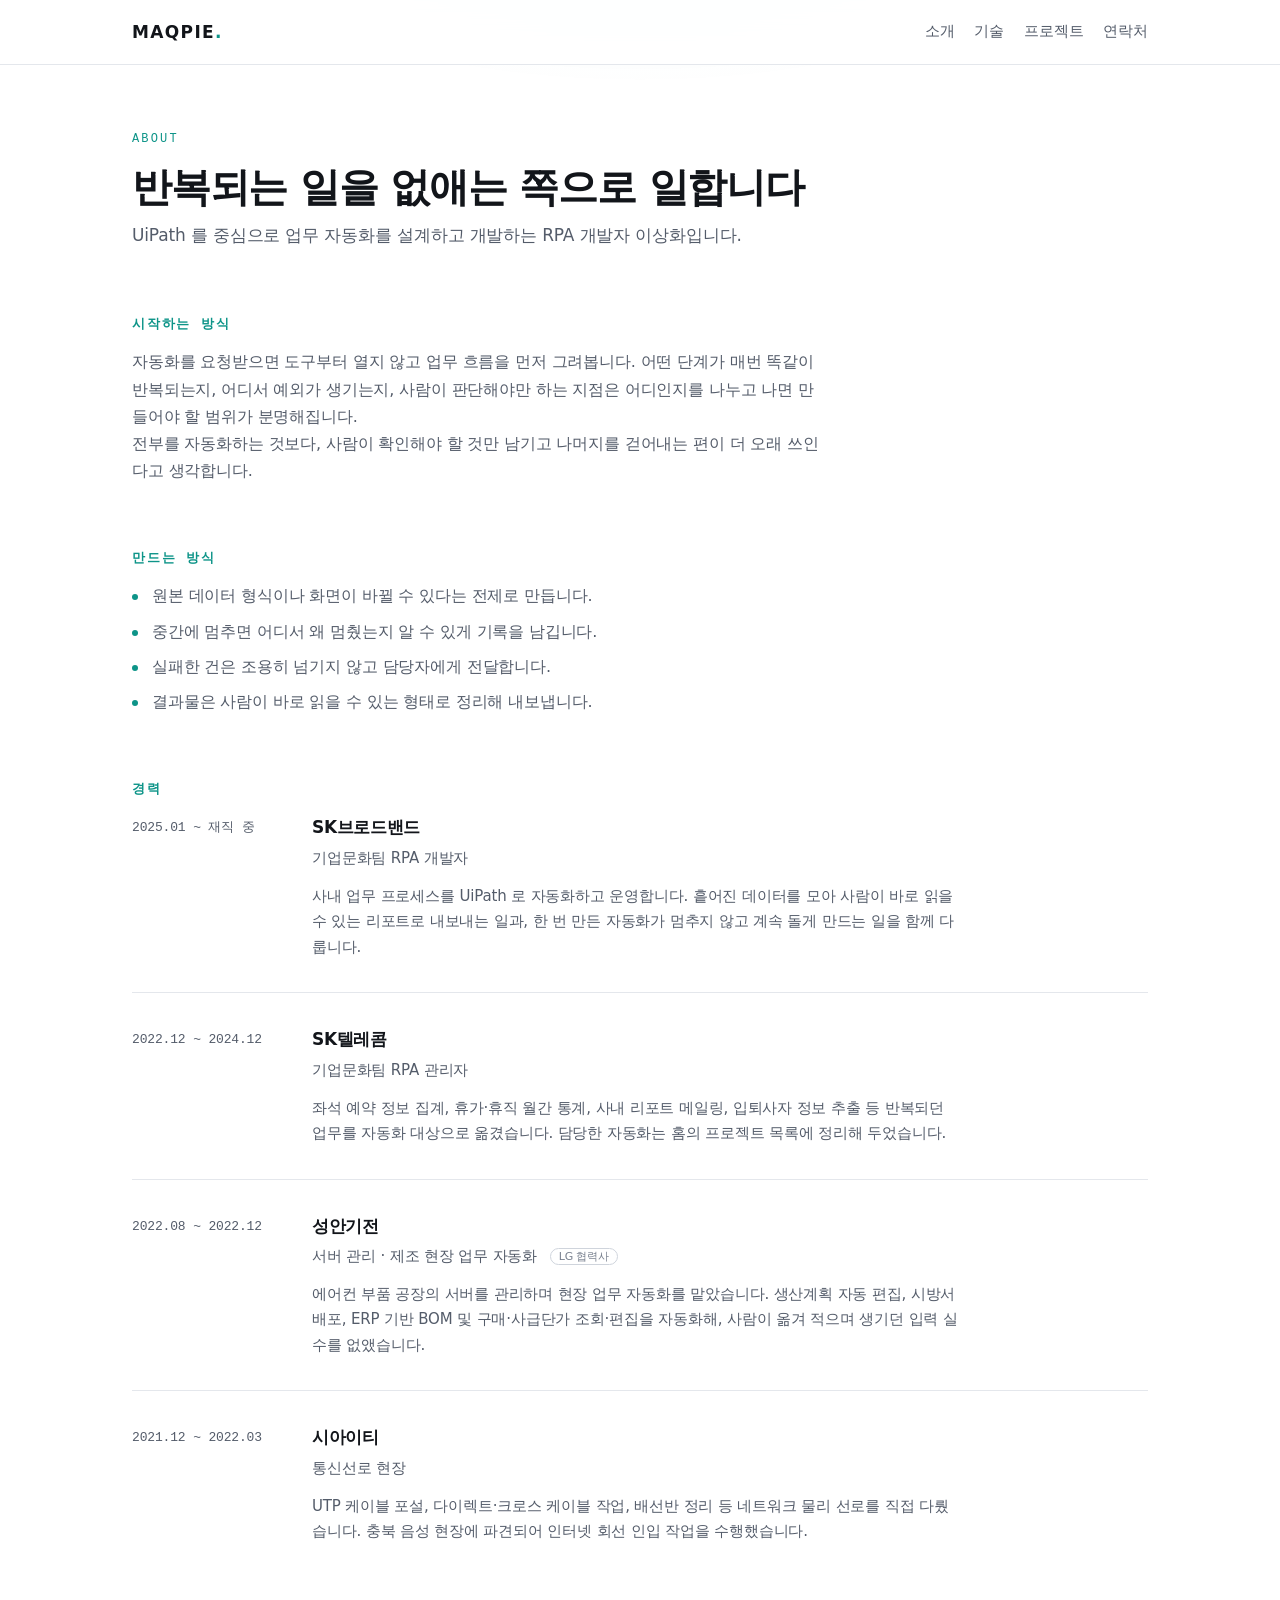
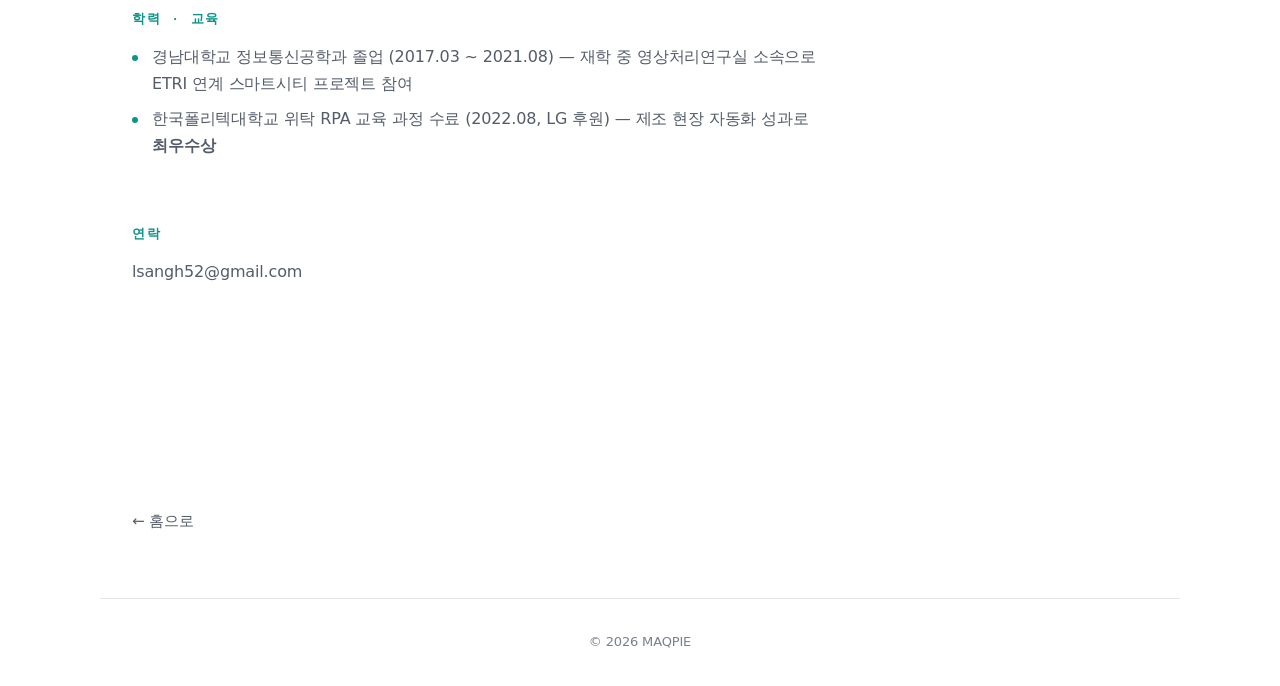
==== commit 11a4706e: "feat: SKT 자동화 9건을 프로젝트 카드로 추가 경력 아래 태그 목록으로만 있던 9건을 프로젝트 카드로 올렸다. 경력의 목록은 이제 중복이라 제거했다.  - projects." ====
--- a/pages/about.html
+++ b/pages/about.html
@@ -82,20 +82,8 @@
                                 <p class="career__desc">
                                     좌석 예약 정보 집계, 휴가·휴직 월간 통계, 사내 리포트 메일링,
                                     입퇴사자 정보 추출 등 반복되던 업무를 자동화 대상으로 옮겼습니다.
+                                    담당한 자동화는 홈의 프로젝트 목록에 정리해 두었습니다.
                                 </p>
-
-                                <p class="career__works-label">담당 자동화 업무</p>
-                                <ul class="tag-list">
-                                    <li class="tag">Sphere예약좌석정보</li>
-                                    <li class="tag">CDC인프런과정승인</li>
-                                    <li class="tag">Sphere_DYWT통계메일링</li>
-                                    <li class="tag">AI커리큘럼이메일등록</li>
-                                    <li class="tag">휴가휴직_월간통계</li>
-                                    <li class="tag">해피셰어카_이용내역분석</li>
-                                    <li class="tag">AI_GPT_기업문화뉴스</li>
-                                    <li class="tag">ITShop_입퇴사자추출</li>
-                                    <li class="tag">IMHAPPY_MonthlyReport</li>
-                                </ul>
                             </div>
                         </li>
 
@@ -131,7 +119,7 @@
                     <h2 class="detail__block-title">학력 · 교육</h2>
                     <ul class="detail__steps">
                         <li>경남대학교 정보통신공학과 졸업 (2017.03 ~ 2021.08) — 재학 중 영상처리연구실 소속으로 ETRI 연계 스마트시티 프로젝트 참여</li>
-                        <li>한국폴리텍대학교 RPA 교육 과정 <strong>최우수상</strong> — 제조 현장 자동화 성과로 수상</li>
+                        <li>한국폴리텍대학교 위탁 RPA 교육 과정 수료 (2022.08, LG 후원) — 제조 현장 자동화 성과로 <strong>최우수상</strong></li>
                     </ul>
                 </section>
 
--- a/assets/css/style.css
+++ b/assets/css/style.css
@@ -347,20 +347,6 @@
     max-width: 60ch;
 }
 
-.career__works-label {
-    margin-top: var(--space-md);
-    font-family: var(--font-mono);
-    font-size: 0.75rem;
-    letter-spacing: 0.08em;
-    text-transform: uppercase;
-    color: var(--fg-faint);
-}
-
-.career__works-label + .tag-list {
-    margin-top: var(--space-xs);
-    max-width: 60ch;
-}
-
 /* ------------------------------------------------------------------
    기술 스택
    ------------------------------------------------------------------ */
